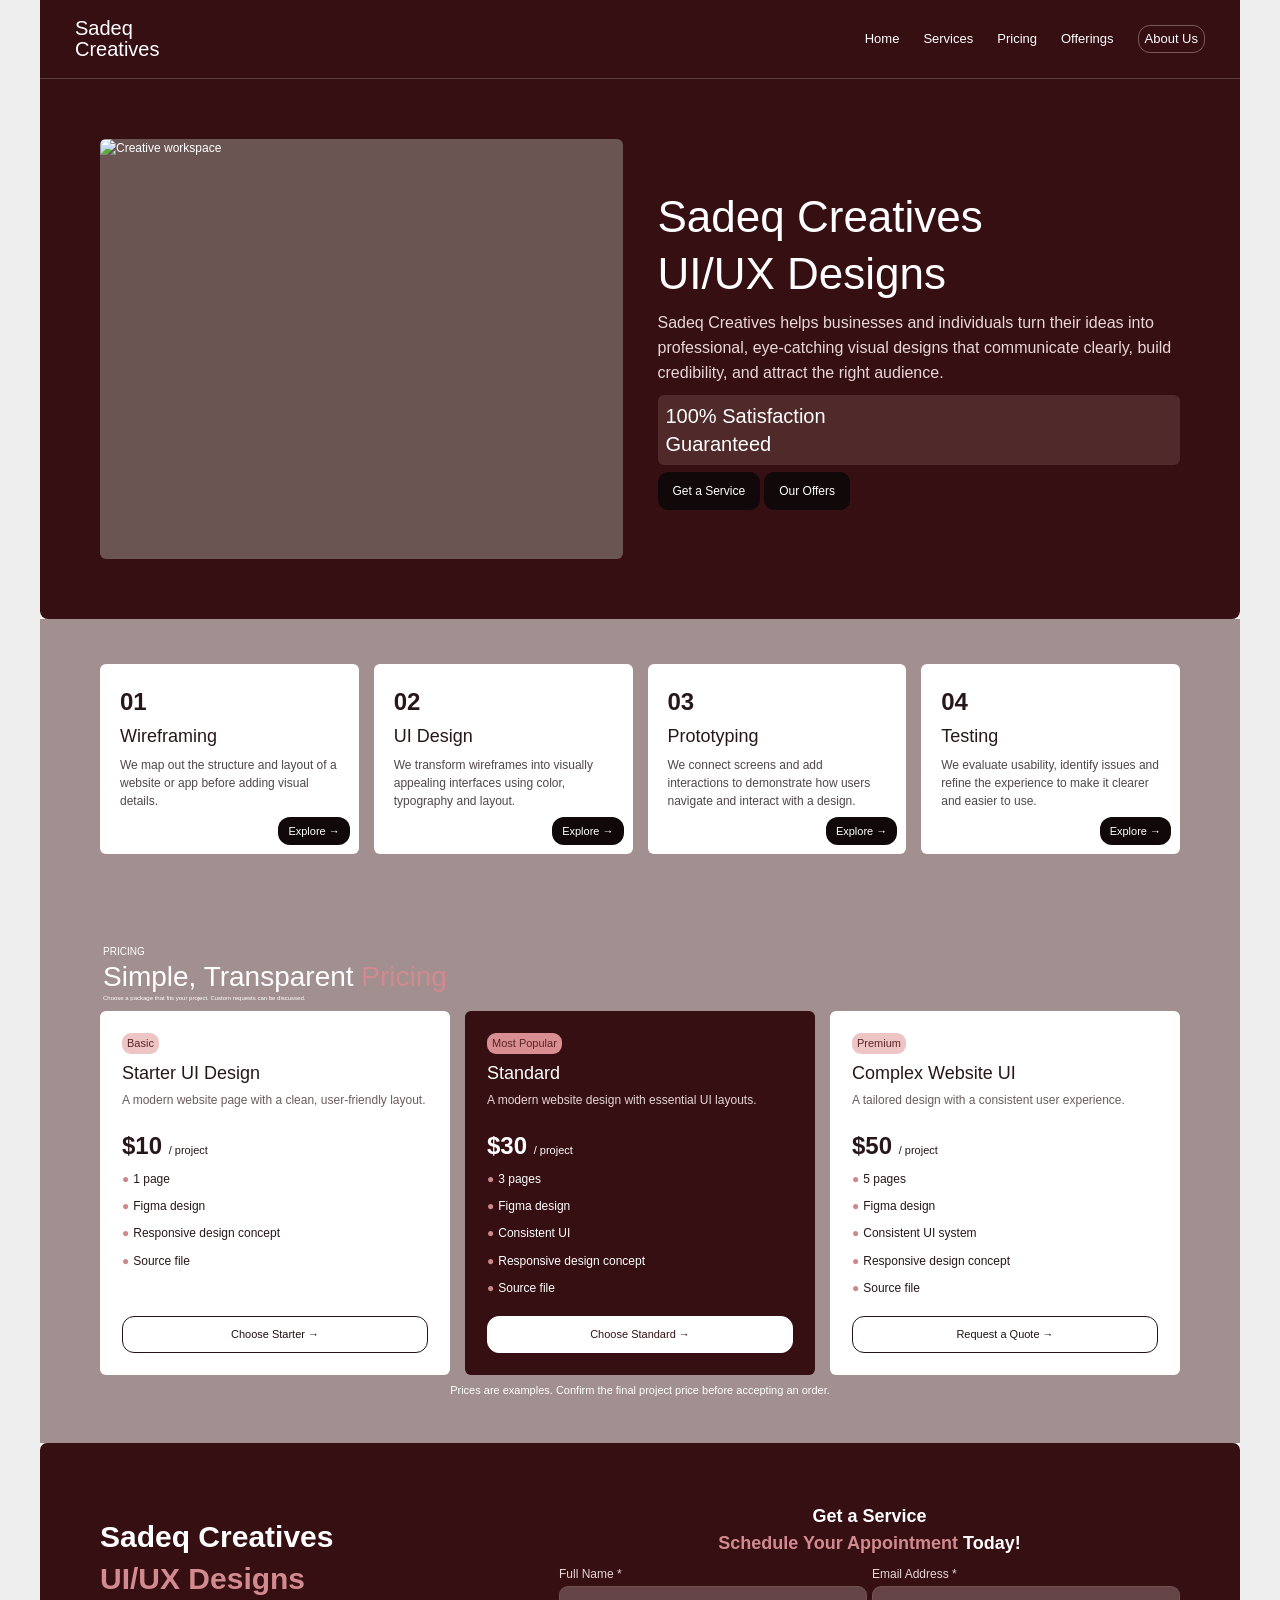
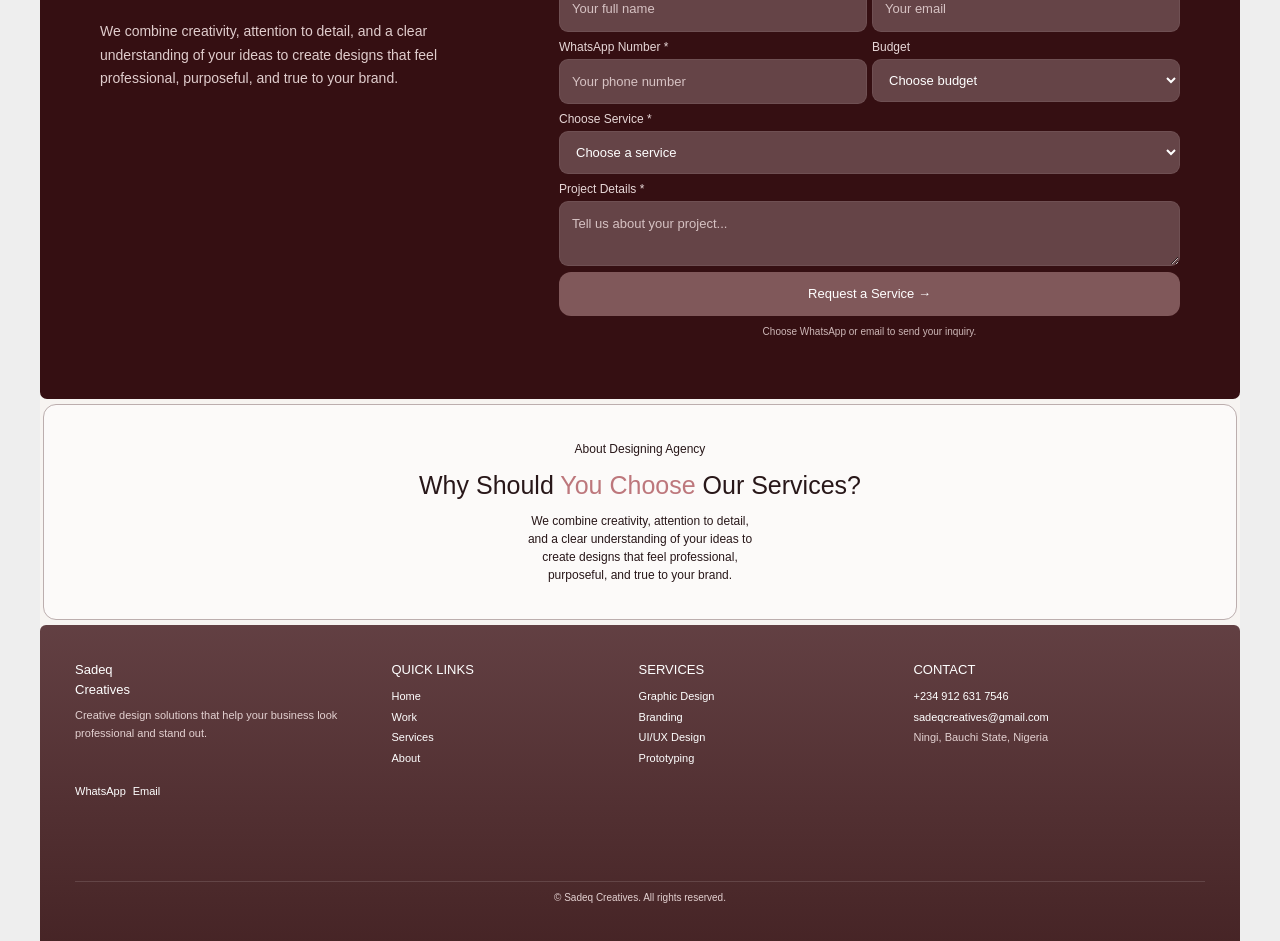
==== index.html @ e5ff9cb5 "Rename index.html.html to index.html" ====
<!DOCTYPE html>
<html lang="en">
<head>
  <meta charset="UTF-8">
  <meta name="viewport" content="width=device-width, initial-scale=1.0">
  <title>Sadeq Creatives | Design, Brand, Print</title>
  <link rel="stylesheet" href="style.css.css">
</head>
<body>
<div class="site">

  <!-- NAVIGATION -->
  <header class="navbar">
    <a href="#home" class="logo">Sadeq<br>Creatives</a>

    <nav class="nav-links">
      <a href="#home">Home</a>
      <a href="#services">Services</a>
      <a href="#pricing">Pricing</a>
      <a href="#appointment">Offerings</a>
      <a href="#about" class="about-link">About Us</a>
    </nav>
  </header>

  <!-- HERO -->
  <section class="hero" id="home">

    <div class="hero-image">
      <img
        src="https://images.unsplash.com/photo-1497366754035-f200968a6e72?auto=format&fit=crop&w=700&q=80"
        alt="Creative workspace"
      >
    </div>

    <div class="hero-content">
      <h1>Sadeq Creatives<br>UI/UX Designs</h1>

      <p>
        Sadeq Creatives helps businesses and individuals turn their
        ideas into professional, eye-catching visual designs that
        communicate clearly, build credibility, and attract the
        right audience.
      </p>

      <div class="satisfaction">
        100% Satisfaction<br>Guaranteed
      </div>

      <div class="hero-actions">
        <a href="#appointment" class="mini-button">Get a Service</a>
        <a href="#services" class="mini-button">Our Offers</a>
      </div>
    </div>

  </section>

  <!-- SERVICES -->
  <section class="services" id="services">

    <div class="services-grid">

      <article class="service-card">
        <span class="service-number">01</span>
        <h2>Wireframing</h2>
        <p>
          We map out the structure and layout of a website or app
          before adding visual details.
        </p>
        <a href="#appointment">Explore →</a>
      </article>

      <article class="service-card">
        <span class="service-number">02</span>
        <h2>UI Design</h2>
        <p>
          We transform wireframes into visually appealing interfaces
          using color, typography and layout.
        </p>
        <a href="#appointment">Explore →</a>
      </article>

      <article class="service-card">
        <span class="service-number">03</span>
        <h2>Prototyping</h2>
        <p>
          We connect screens and add interactions to demonstrate
          how users navigate and interact with a design.
        </p>
        <a href="#appointment">Explore →</a>
      </article>

      <article class="service-card">
        <span class="service-number">04</span>
        <h2>Testing</h2>
        <p>
          We evaluate usability, identify issues and refine the
          experience to make it clearer and easier to use.
        </p>
        <a href="#appointment">Explore →</a>
      </article>

    </div>
  </section>

  <!-- PRICING -->
  <section class="pricing" id="pricing">

    <div class="pricing-heading">
      <p class="eyebrow">PRICING</p>
      <h2>Simple, Transparent <span>Pricing</span></h2>
      <p>
        Choose a package that fits your project.
        Custom requests can be discussed.
      </p>
    </div>

    <div class="pricing-grid">

      <article class="price-card">
        <span class="plan-tag">Basic</span>
        <h3>Starter UI Design</h3>

        <p class="plan-description">
          A modern website page with a clean, user-friendly layout.
        </p>

        <div class="price">$10 <small>/ project</small></div>

        <ul>
          <li>1 page</li>
          <li>Figma design</li>
          <li>Responsive design concept</li>
          <li>Source file</li>
        </ul>

        <a href="#appointment" class="price-button">Choose Starter →</a>
      </article>

      <article class="price-card popular">
        <span class="plan-tag">Most Popular</span>
        <h3>Standard</h3>

        <p class="plan-description">
          A modern website design with essential UI layouts.
        </p>

        <div class="price">$30 <small>/ project</small></div>

        <ul>
          <li>3 pages</li>
          <li>Figma design</li>
          <li>Consistent UI</li>
          <li>Responsive design concept</li>
          <li>Source file</li>
        </ul>

        <a href="#appointment" class="price-button">Choose Standard →</a>
      </article>

      <article class="price-card">
        <span class="plan-tag">Premium</span>
        <h3>Complex Website UI</h3>

        <p class="plan-description">
          A tailored design with a consistent user experience.
        </p>

        <div class="price">$50 <small>/ project</small></div>

        <ul>
          <li>5 pages</li>
          <li>Figma design</li>
          <li>Consistent UI system</li>
          <li>Responsive design concept</li>
          <li>Source file</li>
        </ul>

        <a href="#appointment" class="price-button">Request a Quote →</a>
      </article>

    </div>

    <p class="pricing-note">
      Prices are examples. Confirm the final project price before accepting an order.
    </p>

  </section>

  <!-- APPOINTMENT -->
  <section class="appointment" id="appointment">

    <div class="appointment-copy">
      <h2>
        Sadeq Creatives<br>
        <span>UI/UX Designs</span>
      </h2>

      <p>
        We combine creativity, attention to detail, and a clear
        understanding of your ideas to create designs that feel
        professional, purposeful, and true to your brand.
      </p>
    </div>

    <div class="appointment-content">

      <h2 class="form-heading">
        Get a Service<br>
        <span>Schedule Your Appointment</span> Today!
      </h2>

      <form id="appointment-form">

        <div class="form-row">

          <div class="form-group">
            <label for="client-name">Full Name *</label>
            <input
              id="client-name"
              name="name"
              type="text"
              placeholder="Your full name"
              required
            >
          </div>

          <div class="form-group">
            <label for="client-email">Email Address *</label>
            <input
              id="client-email"
              name="email"
              type="email"
              placeholder="Your email"
              required
            >
          </div>

        </div>

        <div class="form-row">

          <div class="form-group">
            <label for="client-phone">WhatsApp Number *</label>
            <input
              id="client-phone"
              name="phone"
              type="tel"
              placeholder="Your phone number"
              required
            >
          </div>

          <div class="form-group">
            <label for="client-budget">Budget</label>
            <select id="client-budget" name="budget">
              <option value="">Choose budget</option>
              <option>Below $10</option>
              <option>$10–$30</option>
              <option>$30–$50</option>
              <option>Above $50</option>
              <option>Let's discuss</option>
            </select>
          </div>

        </div>

        <div class="form-group">
          <label for="client-service">Choose Service *</label>
          <select id="client-service" name="service" required>
            <option value="">Choose a service</option>
            <option>Wireframing</option>
            <option>UI Design</option>
            <option>Prototyping</option>
            <option>Usability Testing</option>
            <option>Graphic Design</option>
            <option>Website Design</option>
            <option>Other</option>
          </select>
        </div>

        <div class="form-group">
          <label for="client-message">Project Details *</label>
          <textarea
            id="client-message"
            name="message"
            placeholder="Tell us about your project..."
            required
          ></textarea>
        </div>

        <button type="submit" class="submit-button">
          Request a Service →
        </button>

        <p id="form-status" class="form-status" aria-live="polite"></p>

        <div id="contact-options" class="contact-options" hidden>
          <a
            id="whatsapp-link"
            class="contact-link"
            href="#"
            target="_blank"
            rel="noopener"
          >
            Send with WhatsApp
          </a>

          <a id="email-link" class="contact-link email" href="#">
            Send with Email
          </a>
        </div>

        <p class="form-note">
          Choose WhatsApp or email to send your inquiry.
        </p>

      </form>

    </div>
  </section>

  <!-- ABOUT -->
  <section class="about" id="about">

    <p class="about-label">About Designing Agency</p>

    <h2>Why Should <span>You Choose</span> Our Services?</h2>

    <p>
      We combine creativity, attention to detail, and a clear
      understanding of your ideas to create designs that feel
      professional, purposeful, and true to your brand.
    </p>

  </section>

  <!-- FOOTER -->
  <footer class="footer">

    <div class="footer-grid">

      <div>
        <h2 class="footer-logo">Sadeq<br>Creatives</h2>

        <p>
          Creative design solutions that help your business
          look professional and stand out.
        </p>
      </div>

      <div>
        <h3>QUICK LINKS</h3>
        <a href="#home">Home</a>
        <a href="#services">Work</a>
        <a href="#pricing">Services</a>
        <a href="#about">About</a>
      </div>

      <div>
        <h3>SERVICES</h3>
        <a href="#services">Graphic Design</a>
        <a href="#services">Branding</a>
        <a href="#services">UI/UX Design</a>
        <a href="#services">Prototyping</a>
      </div>

      <div class="footer-contact">
        <h3>CONTACT</h3>

        <a
          href="https://wa.me/2349126317546"
          target="_blank"
          rel="noopener"
        >+234 912 631 7546</a>

        <a href="mailto:sadeqcreatives@gmail.com">
          sadeqcreatives@gmail.com
        </a>

        <p>Ningi, Bauchi State, Nigeria</p>
      </div>

    </div>

    <div class="social-links">
      <a href="https://wa.me/2349126317546" target="_blank" rel="noopener">
        WhatsApp
      </a>

      <a href="mailto:sadeqcreatives@gmail.com">Email</a>
    </div>

    <div class="footer-bottom">
      <p>
        © <span id="current-year"></span>
        Sadeq Creatives. All rights reserved.
      </p>
    </div>

  </footer>

</div>

<script src="script.js"></script>
</body>
</html>
---- style.css.css ----
/* ===== GENERAL ===== */

* {
  box-sizing: border-box;
  margin: 0;
  padding: 0;
}

:root {
  --wine: #350f12;
  --burgundy: #49181c;
  --rose: #d38a8e;
  --cream: #f7f4f1;
  --white: #fff;
  --text: #281719;
}

html {
  scroll-behavior: smooth;
  scroll-padding-top: 12px;
}

body {
  background: #eeeeee;
  color: var(--text);
  font-family: Arial, Helvetica, sans-serif;
  font-size: 12px;
  line-height: 1.5;
}

a {
  color: inherit;
  text-decoration: none;
}

button,
input,
select,
textarea {
  font: inherit;
}

.site {
  width: 100%;
  max-width: 390px;
  margin: 0 auto;
  background: var(--cream);
  overflow: hidden;
}

section {
  scroll-margin-top: 10px;
}

/* ===== NAVIGATION ===== */

.navbar {
  background: var(--wine);
  color: white;
  padding: 7px 12px;
  display: flex;
  align-items: center;
  justify-content: space-between;
  gap: 7px;
  border-bottom: 1px solid #ffffff30;
}

.logo {
  font-size: 11px;
  line-height: 1.05;
  min-width: 63px;
}

.nav-links {
  display: flex;
  align-items: center;
  gap: 10px;
  font-size: 6px;
}

.nav-links a {
  white-space: nowrap;
}

.nav-links a:hover {
  color: var(--rose);
}

.about-link {
  border: 1px solid #ffffff50;
  padding: 3px 6px;
  border-radius: 12px;
}

/* ===== HERO ===== */

.hero {
  background: var(--wine);
  color: white;
  padding: 18px 15px 9px;
  display: grid;
  grid-template-columns: 0.95fr 1.05fr;
  gap: 9px;
  align-items: center;
  border-radius: 0 0 8px 8px;
}

.hero-image {
  height: 153px;
  overflow: hidden;
  border-radius: 6px;
  background: #6b5553;
}

.hero-image img {
  width: 100%;
  height: 100%;
  object-fit: cover;
}

.hero-content h1 {
  font-size: 14px;
  line-height: 1.3;
  font-weight: 500;
  margin-bottom: 9px;
}

.hero-content > p {
  font-size: 6.4px;
  line-height: 1.55;
  color: #e8d8d8;
  margin-bottom: 10px;
}

.satisfaction {
  background: #502a2b;
  border-radius: 6px;
  padding: 7px 8px;
  font-size: 12px;
  line-height: 1.4;
  margin-bottom: 7px;
}

.hero-actions {
  display: flex;
  flex-wrap: wrap;
  gap: 4px;
}

.mini-button {
  font-size: 5.5px;
  padding: 4px 5px;
  border-radius: 10px;
  background: #100809;
  color: white;
}

.mini-button:hover {
  background: var(--rose);
  color: var(--wine);
}

/* ===== SERVICES ===== */

.services {
  background: #a28f8f;
  padding: 7px 12px 9px;
}

.services-grid {
  display: grid;
  grid-template-columns: 1fr 1fr;
  gap: 7px;
}

.service-card {
  background: white;
  border-radius: 6px;
  min-height: 96px;
  padding: 9px;
  position: relative;
}

.service-number {
  display: block;
  font-size: 12px;
  font-weight: 700;
  margin-bottom: 3px;
}

.service-card h2 {
  font-size: 10px;
  font-weight: 500;
  margin-bottom: 6px;
}

.service-card p {
  font-size: 6.2px;
  line-height: 1.5;
  color: #514649;
  padding-bottom: 15px;
}

.service-card a {
  position: absolute;
  right: 9px;
  bottom: 9px;
  background: #100809;
  color: white;
  border-radius: 12px;
  font-size: 5px;
  padding: 3px 5px;
}

/* ===== PRICING ===== */

.pricing {
  background: #a28f8f;
  padding: 0 12px 9px;
}

.pricing-heading {
  color: white;
  padding: 0 3px 8px;
}

.pricing-heading .eyebrow {
  font-size: 10px;
}

.pricing-heading h2 {
  font-size: 13px;
  font-weight: 400;
  line-height: 1.25;
}

.pricing-heading h2 span {
  color: var(--rose);
}

.pricing-heading > p:last-child {
  font-size: 6px;
  max-width: 225px;
}

.pricing-grid {
  display: grid;
  grid-template-columns: repeat(3, minmax(0, 1fr));
  gap: 5px;
}

.price-card {
  background: white;
  padding: 8px 7px;
  border-radius: 6px;
  display: flex;
  flex-direction: column;
  min-width: 0;
}

.price-card.popular {
  background: var(--wine);
  color: white;
}

.plan-tag {
  align-self: flex-start;
  background: #edc5c5;
  color: #5a2427;
  font-size: 5.5px;
  border-radius: 9px;
  padding: 2px 5px;
  margin-bottom: 6px;
}

.popular .plan-tag {
  background: #d98e91;
}

.price-card h3 {
  font-size: 8px;
  font-weight: 500;
  margin-bottom: 5px;
}

.plan-description {
  font-size: 5.7px;
  line-height: 1.4;
  min-height: 29px;
  color: #6b5c5e;
}

.popular .plan-description {
  color: #e7d7d7;
}

.price {
  font-size: 9px;
  font-weight: 700;
  margin: 7px 0;
}

.price small {
  font-size: 5.5px;
  font-weight: 400;
}

.price-card ul {
  list-style: none;
  margin-bottom: 9px;
  flex: 1;
}

.price-card li {
  font-size: 5.7px;
  line-height: 1.45;
  margin-bottom: 4px;
  overflow-wrap: anywhere;
}

.price-card li::before {
  content: "●";
  color: #ce888b;
  margin-right: 4px;
}

.price-button {
  display: block;
  text-align: center;
  font-size: 5.6px;
  border: 1px solid #271315;
  color: #211113;
  border-radius: 12px;
  padding: 4px 2px;
}

.popular .price-button {
  background: white;
  color: var(--wine);
  border-color: white;
}

.pricing-note {
  font-size: 5.5px;
  text-align: center;
  color: white;
  padding-top: 7px;
}

/* ===== APPOINTMENT ===== */

.appointment {
  background: var(--wine);
  color: white;
  padding: 10px 17px 18px;
  min-height: 246px;
  display: grid;
  grid-template-columns: 0.95fr 1.05fr;
  gap: 13px;
  align-items: start;
  border-radius: 7px;
}

.appointment-copy {
  padding-top: 13px;
}

.appointment-copy h2 {
  font-size: 15px;
  line-height: 1.4;
  margin-bottom: 20px;
}

.appointment-copy h2 span {
  color: var(--rose);
}

.appointment-copy > p {
  color: #e0cdcd;
  font-size: 8px;
  line-height: 1.65;
}

.form-heading {
  font-size: 8px;
  text-align: center;
  margin-bottom: 8px;
}

.form-heading span {
  color: var(--rose);
}

.appointment-form {
  min-width: 0;
}

.form-row {
  display: grid;
  grid-template-columns: 1fr 1fr;
  gap: 5px;
}

.form-group {
  min-width: 0;
  margin-bottom: 6px;
}

.form-group label {
  display: block;
  font-size: 5.5px;
  color: #e7d7d7;
  margin-bottom: 3px;
}

.form-group input,
.form-group select,
.form-group textarea {
  display: block;
  width: 100%;
  min-width: 0;
  background: #654447;
  color: white;
  border: 1px solid #ffffff10;
  border-radius: 9px;
  padding: 7px;
  font-size: 6px;
  outline: none;
}

.form-group input::placeholder,
.form-group textarea::placeholder {
  color: #d6c2c3;
}

.form-group select option {
  background: var(--wine);
  color: white;
}

.form-group input:focus,
.form-group select:focus,
.form-group textarea:focus {
  border-color: var(--rose);
}

.form-group textarea {
  min-height: 53px;
  resize: vertical;
}

.submit-button {
  display: block;
  width: 100%;
  border: 0;
  border-radius: 12px;
  background: #80585a;
  color: white;
  font-size: 6px;
  padding: 7px 4px;
  cursor: pointer;
}

.submit-button:hover {
  background: var(--rose);
  color: var(--wine);
}

.form-status {
  color: #f0d6d3;
  font-size: 7px;
  margin-top: 8px;
  overflow-wrap: anywhere;
}

.contact-options {
  display: grid;
  gap: 5px;
  margin-top: 7px;
}

.contact-options[hidden] {
  display: none;
}

.contact-link {
  display: block;
  padding: 7px 4px;
  border-radius: 12px;
  text-align: center;
  font-size: 7px;
  background: #f2d9d7;
  color: var(--wine);
}

.contact-link.email {
  background: white;
}

.form-note {
  text-align: center;
  color: #cdb7b7;
  font-size: 5.5px;
  margin-top: 7px;
}

/* ===== ABOUT ===== */

.about {
  background: #fcfaf9;
  border: 1px solid #bcaeae;
  border-radius: 13px;
  margin: 5px 3px;
  min-height: 104px;
  padding: 13px 17px;
  text-align: center;
}

.about-label {
  font-size: 6px;
  margin-bottom: 9px;
}

.about h2 {
  font-size: 12px;
  font-weight: 400;
  margin-bottom: 8px;
}

.about h2 span {
  color: #bd777c;
}

.about > p:last-child {
  max-width: 240px;
  margin: 0 auto;
  font-size: 6px;
  line-height: 1.5;
}

/* ===== FOOTER ===== */

.footer {
  color: white;
  background:
    linear-gradient(#482024d9, #351012e8),
    url("https://images.unsplash.com/photo-1497366754035-f200968a6e72?auto=format&fit=crop&w=1000&q=80")
    center / cover;
  padding: 18px 16px 12px;
  border-radius: 6px 6px 0 0;
}

.footer-grid {
  display: grid;
  grid-template-columns: 1.05fr 0.8fr 0.9fr 1.05fr;
  gap: 8px;
}

.footer h3,
.footer-logo {
  font-size: 7px;
  font-weight: 500;
  margin-bottom: 8px;
}

.footer p,
.footer a {
  font-size: 5.5px;
  line-height: 1.6;
}

.footer p {
  color: #e3d1d1;
}

.footer-grid > div > a:not(.footer-logo) {
  display: block;
  overflow-wrap: anywhere;
  margin-bottom: 3px;
}

.social-links {
  display: flex;
  gap: 7px;
  margin-top: 13px;
}

.social-links a {
  font-size: 6px;
}

.footer-bottom {
  border-top: 1px solid #ffffff20;
  margin-top: 80px;
  padding-top: 8px;
  text-align: center;
}

.footer-bottom p {
  font-size: 5px;
}

/* ===== SMALL SCREENS ===== */

@media (max-width: 350px) {
  .nav-links {
    gap: 5px;
    font-size: 5.5px;
  }

  .hero {
    padding-left: 9px;
    padding-right: 9px;
    gap: 7px;
  }

  .hero-content h1 {
    font-size: 12px;
  }

  .appointment {
    padding-left: 10px;
    padding-right: 10px;
    gap: 8px;
  }

  .appointment-copy h2 {
    font-size: 13px;
  }

  .footer-grid {
    gap: 5px;
  }
}/* =================================
   RESPONSIVE DESIGN
   Sadeq Creatives
================================= */

/* Tablets and larger screens */
@media (min-width: 600px) {
  .site {
    max-width: 1000px;
  }

  .navbar {
    padding: 18px 35px;
  }

  .logo {
    font-size: 20px;
  }

  .nav-links {
    gap: 24px;
    font-size: 13px;
  }

  .hero {
    grid-template-columns: 1fr 1fr;
    gap: 35px;
    padding: 45px 40px;
  }

  .hero-image {
    height: 350px;
  }

  .hero-content h1 {
    font-size: 34px;
  }

  .hero-content > p {
    font-size: 14px;
  }

  .satisfaction {
    font-size: 20px;
  }

  .mini-button {
    font-size: 12px;
    padding: 10px 15px;
  }

  .services {
    padding: 30px;
  }

  .services-grid {
    grid-template-columns: repeat(4, minmax(0, 1fr));
    gap: 15px;
  }

  .service-card {
    min-height: 190px;
    padding: 20px;
  }

  .service-number {
    font-size: 24px;
  }

  .service-card h2 {
    font-size: 18px;
  }

  .service-card p {
    font-size: 12px;
  }

  .service-card a {
    font-size: 11px;
    padding: 6px 10px;
  }

  .pricing {
    padding: 30px;
  }

  .pricing-heading h2 {
    font-size: 28px;
  }

  .pricing-heading > p {
    font-size: 13px;
  }

  .pricing-grid {
    gap: 15px;
  }

  .price-card {
    padding: 22px;
  }

  .plan-tag {
    font-size: 11px;
  }

  .price-card h3 {
    font-size: 18px;
  }

  .plan-description {
    font-size: 12px;
  }

  .price {
    font-size: 24px;
  }

  .price small {
    font-size: 11px;
  }

  .price-card li {
    font-size: 12px;
    margin-bottom: 10px;
  }

  .price-button {
    font-size: 11px;
    padding: 9px;
  }

  .pricing-note {
    font-size: 11px;
  }

  .appointment {
    grid-template-columns: 0.8fr 1.2fr;
    gap: 45px;
    padding: 45px;
  }

  .appointment-copy h2 {
    font-size: 30px;
  }

  .appointment-copy > p {
    font-size: 14px;
  }

  .form-heading {
    font-size: 18px;
  }

  .form-group label {
    font-size: 12px;
  }

  .form-group input,
  .form-group select,
  .form-group textarea {
    font-size: 13px;
    padding: 12px;
  }

  .submit-button {
    font-size: 13px;
    padding: 12px;
  }

  .form-status,
  .contact-link {
    font-size: 12px;
  }

  .form-note {
    font-size: 10px;
  }

  .about {
    padding: 35px;
  }

  .about-label {
    font-size: 12px;
  }

  .about h2 {
    font-size: 25px;
  }

  .about > p:last-child {
    font-size: 12px;
  }

  .footer {
    padding: 35px;
  }

  .footer-grid {
    gap: 25px;
  }

  .footer h3,
  .footer-logo {
    font-size: 13px;
  }

  .footer p,
  .footer a {
    font-size: 11px;
  }

  .social-links a {
    font-size: 11px;
  }

  .footer-bottom p {
    font-size: 10px;
  }
}

/* Extra-wide desktop screens */
@media (min-width: 1000px) {
  .site {
    max-width: 1200px;
  }

  .hero {
    padding: 60px;
  }

  .hero-image {
    height: 420px;
  }

  .hero-content h1 {
    font-size: 44px;
  }

  .hero-content > p {
    font-size: 16px;
  }

  .services,
  .pricing {
    padding: 45px 60px;
  }

  .appointment {
    padding: 60px;
  }
}
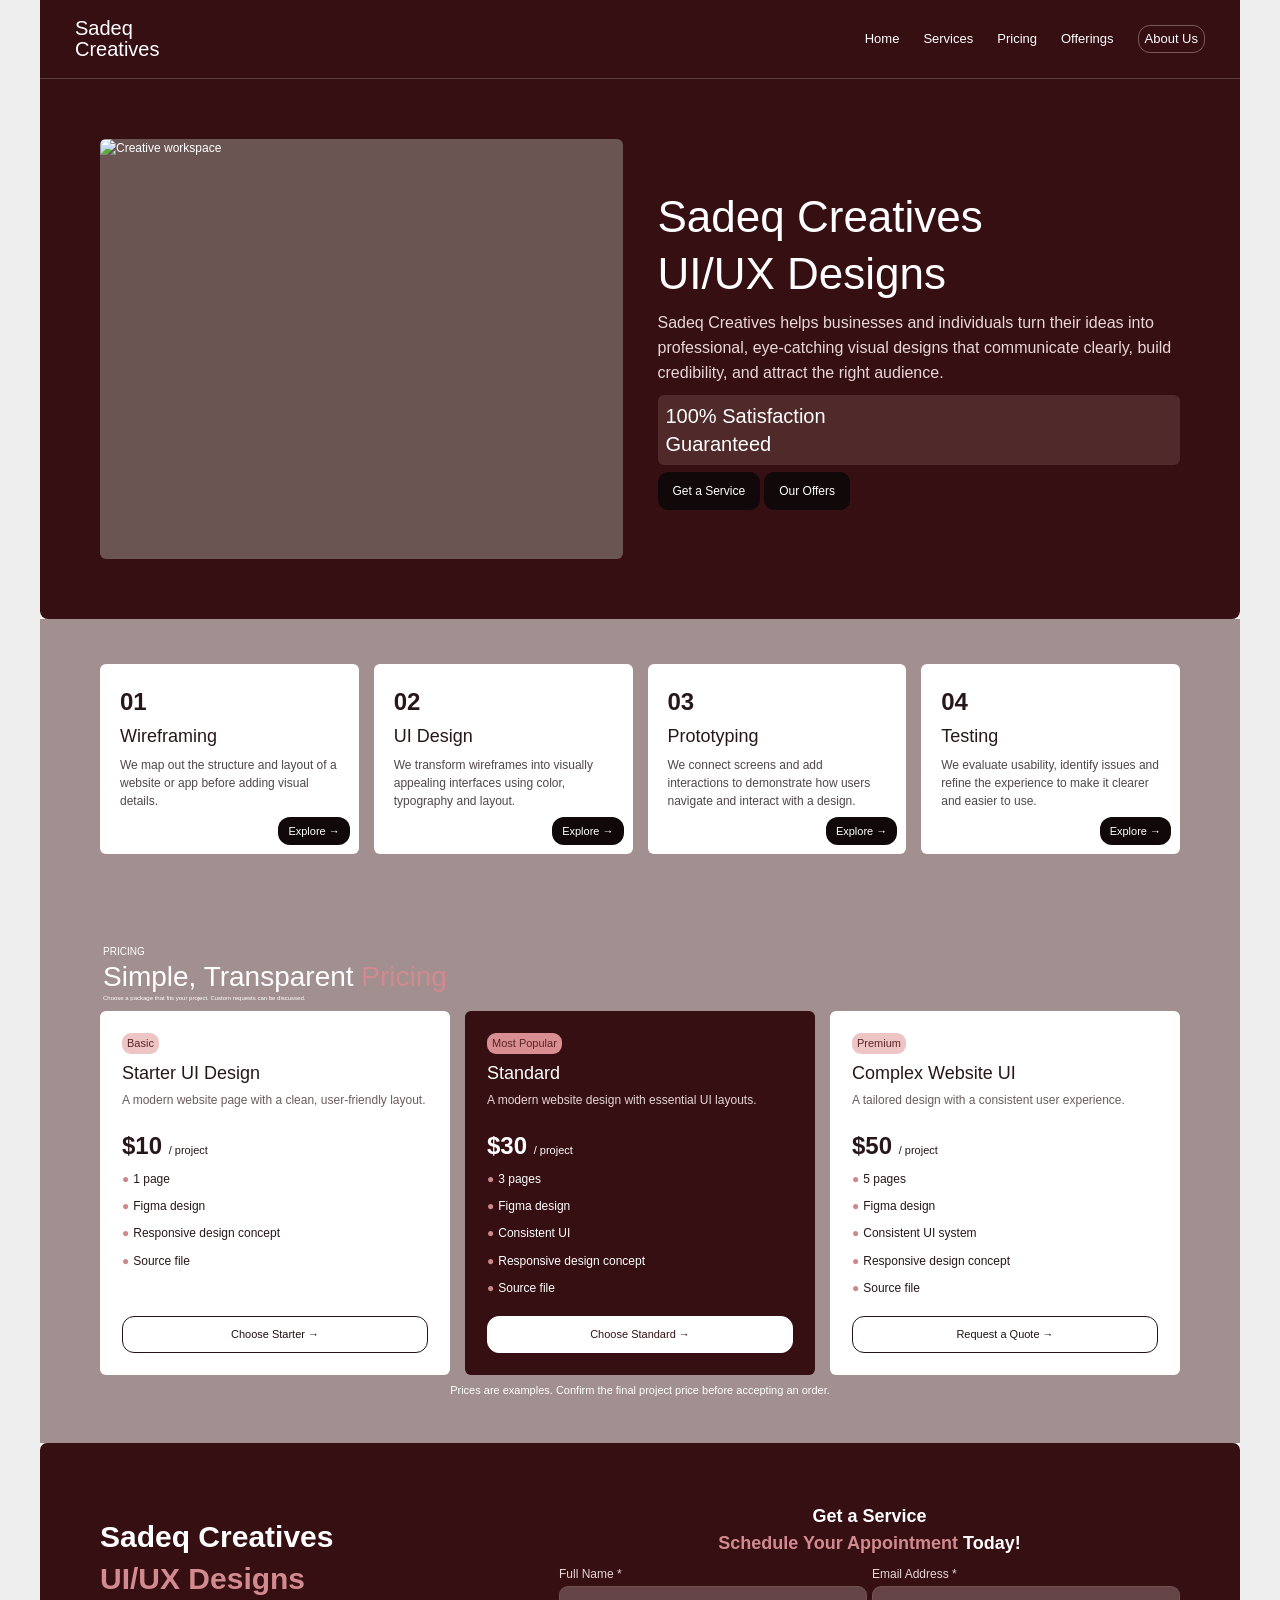
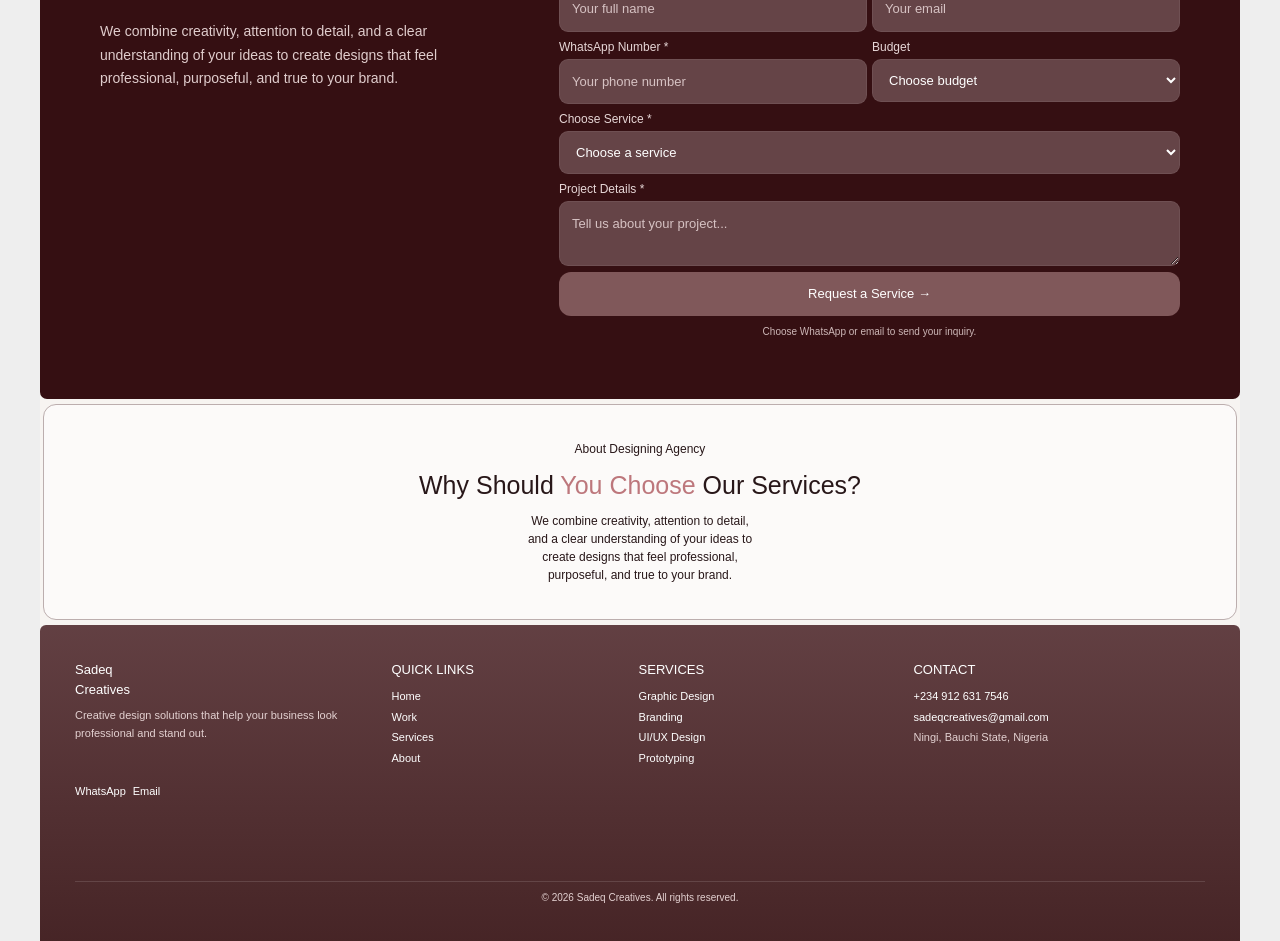
==== commit 63ce89db: "Update index.html" ====
--- a/index.html
+++ b/index.html
@@ -4,7 +4,7 @@
   <meta charset="UTF-8">
   <meta name="viewport" content="width=device-width, initial-scale=1.0">
   <title>Sadeq Creatives | Design, Brand, Print</title>
-  <link rel="stylesheet" href="style.css.css">
+  <link rel="stylesheet" href="style.css">
 </head>
 <body>
 <div class="site">
--- a/style.css
+++ b/style.css
@@ -0,0 +1,886 @@
+/* ===== GENERAL ===== */
+
+* {
+  box-sizing: border-box;
+  margin: 0;
+  padding: 0;
+}
+
+:root {
+  --wine: #350f12;
+  --burgundy: #49181c;
+  --rose: #d38a8e;
+  --cream: #f7f4f1;
+  --white: #fff;
+  --text: #281719;
+}
+
+html {
+  scroll-behavior: smooth;
+  scroll-padding-top: 12px;
+}
+
+body {
+  background: #eeeeee;
+  color: var(--text);
+  font-family: Arial, Helvetica, sans-serif;
+  font-size: 12px;
+  line-height: 1.5;
+}
+
+a {
+  color: inherit;
+  text-decoration: none;
+}
+
+button,
+input,
+select,
+textarea {
+  font: inherit;
+}
+
+.site {
+  width: 100%;
+  max-width: 390px;
+  margin: 0 auto;
+  background: var(--cream);
+  overflow: hidden;
+}
+
+section {
+  scroll-margin-top: 10px;
+}
+
+/* ===== NAVIGATION ===== */
+
+.navbar {
+  background: var(--wine);
+  color: white;
+  padding: 7px 12px;
+  display: flex;
+  align-items: center;
+  justify-content: space-between;
+  gap: 7px;
+  border-bottom: 1px solid #ffffff30;
+}
+
+.logo {
+  font-size: 11px;
+  line-height: 1.05;
+  min-width: 63px;
+}
+
+.nav-links {
+  display: flex;
+  align-items: center;
+  gap: 10px;
+  font-size: 6px;
+}
+
+.nav-links a {
+  white-space: nowrap;
+}
+
+.nav-links a:hover {
+  color: var(--rose);
+}
+
+.about-link {
+  border: 1px solid #ffffff50;
+  padding: 3px 6px;
+  border-radius: 12px;
+}
+
+/* ===== HERO ===== */
+
+.hero {
+  background: var(--wine);
+  color: white;
+  padding: 18px 15px 9px;
+  display: grid;
+  grid-template-columns: 0.95fr 1.05fr;
+  gap: 9px;
+  align-items: center;
+  border-radius: 0 0 8px 8px;
+}
+
+.hero-image {
+  height: 153px;
+  overflow: hidden;
+  border-radius: 6px;
+  background: #6b5553;
+}
+
+.hero-image img {
+  width: 100%;
+  height: 100%;
+  object-fit: cover;
+}
+
+.hero-content h1 {
+  font-size: 14px;
+  line-height: 1.3;
+  font-weight: 500;
+  margin-bottom: 9px;
+}
+
+.hero-content > p {
+  font-size: 6.4px;
+  line-height: 1.55;
+  color: #e8d8d8;
+  margin-bottom: 10px;
+}
+
+.satisfaction {
+  background: #502a2b;
+  border-radius: 6px;
+  padding: 7px 8px;
+  font-size: 12px;
+  line-height: 1.4;
+  margin-bottom: 7px;
+}
+
+.hero-actions {
+  display: flex;
+  flex-wrap: wrap;
+  gap: 4px;
+}
+
+.mini-button {
+  font-size: 5.5px;
+  padding: 4px 5px;
+  border-radius: 10px;
+  background: #100809;
+  color: white;
+}
+
+.mini-button:hover {
+  background: var(--rose);
+  color: var(--wine);
+}
+
+/* ===== SERVICES ===== */
+
+.services {
+  background: #a28f8f;
+  padding: 7px 12px 9px;
+}
+
+.services-grid {
+  display: grid;
+  grid-template-columns: 1fr 1fr;
+  gap: 7px;
+}
+
+.service-card {
+  background: white;
+  border-radius: 6px;
+  min-height: 96px;
+  padding: 9px;
+  position: relative;
+}
+
+.service-number {
+  display: block;
+  font-size: 12px;
+  font-weight: 700;
+  margin-bottom: 3px;
+}
+
+.service-card h2 {
+  font-size: 10px;
+  font-weight: 500;
+  margin-bottom: 6px;
+}
+
+.service-card p {
+  font-size: 6.2px;
+  line-height: 1.5;
+  color: #514649;
+  padding-bottom: 15px;
+}
+
+.service-card a {
+  position: absolute;
+  right: 9px;
+  bottom: 9px;
+  background: #100809;
+  color: white;
+  border-radius: 12px;
+  font-size: 5px;
+  padding: 3px 5px;
+}
+
+/* ===== PRICING ===== */
+
+.pricing {
+  background: #a28f8f;
+  padding: 0 12px 9px;
+}
+
+.pricing-heading {
+  color: white;
+  padding: 0 3px 8px;
+}
+
+.pricing-heading .eyebrow {
+  font-size: 10px;
+}
+
+.pricing-heading h2 {
+  font-size: 13px;
+  font-weight: 400;
+  line-height: 1.25;
+}
+
+.pricing-heading h2 span {
+  color: var(--rose);
+}
+
+.pricing-heading > p:last-child {
+  font-size: 6px;
+  max-width: 225px;
+}
+
+.pricing-grid {
+  display: grid;
+  grid-template-columns: repeat(3, minmax(0, 1fr));
+  gap: 5px;
+}
+
+.price-card {
+  background: white;
+  padding: 8px 7px;
+  border-radius: 6px;
+  display: flex;
+  flex-direction: column;
+  min-width: 0;
+}
+
+.price-card.popular {
+  background: var(--wine);
+  color: white;
+}
+
+.plan-tag {
+  align-self: flex-start;
+  background: #edc5c5;
+  color: #5a2427;
+  font-size: 5.5px;
+  border-radius: 9px;
+  padding: 2px 5px;
+  margin-bottom: 6px;
+}
+
+.popular .plan-tag {
+  background: #d98e91;
+}
+
+.price-card h3 {
+  font-size: 8px;
+  font-weight: 500;
+  margin-bottom: 5px;
+}
+
+.plan-description {
+  font-size: 5.7px;
+  line-height: 1.4;
+  min-height: 29px;
+  color: #6b5c5e;
+}
+
+.popular .plan-description {
+  color: #e7d7d7;
+}
+
+.price {
+  font-size: 9px;
+  font-weight: 700;
+  margin: 7px 0;
+}
+
+.price small {
+  font-size: 5.5px;
+  font-weight: 400;
+}
+
+.price-card ul {
+  list-style: none;
+  margin-bottom: 9px;
+  flex: 1;
+}
+
+.price-card li {
+  font-size: 5.7px;
+  line-height: 1.45;
+  margin-bottom: 4px;
+  overflow-wrap: anywhere;
+}
+
+.price-card li::before {
+  content: "●";
+  color: #ce888b;
+  margin-right: 4px;
+}
+
+.price-button {
+  display: block;
+  text-align: center;
+  font-size: 5.6px;
+  border: 1px solid #271315;
+  color: #211113;
+  border-radius: 12px;
+  padding: 4px 2px;
+}
+
+.popular .price-button {
+  background: white;
+  color: var(--wine);
+  border-color: white;
+}
+
+.pricing-note {
+  font-size: 5.5px;
+  text-align: center;
+  color: white;
+  padding-top: 7px;
+}
+
+/* ===== APPOINTMENT ===== */
+
+.appointment {
+  background: var(--wine);
+  color: white;
+  padding: 10px 17px 18px;
+  min-height: 246px;
+  display: grid;
+  grid-template-columns: 0.95fr 1.05fr;
+  gap: 13px;
+  align-items: start;
+  border-radius: 7px;
+}
+
+.appointment-copy {
+  padding-top: 13px;
+}
+
+.appointment-copy h2 {
+  font-size: 15px;
+  line-height: 1.4;
+  margin-bottom: 20px;
+}
+
+.appointment-copy h2 span {
+  color: var(--rose);
+}
+
+.appointment-copy > p {
+  color: #e0cdcd;
+  font-size: 8px;
+  line-height: 1.65;
+}
+
+.form-heading {
+  font-size: 8px;
+  text-align: center;
+  margin-bottom: 8px;
+}
+
+.form-heading span {
+  color: var(--rose);
+}
+
+.appointment-form {
+  min-width: 0;
+}
+
+.form-row {
+  display: grid;
+  grid-template-columns: 1fr 1fr;
+  gap: 5px;
+}
+
+.form-group {
+  min-width: 0;
+  margin-bottom: 6px;
+}
+
+.form-group label {
+  display: block;
+  font-size: 5.5px;
+  color: #e7d7d7;
+  margin-bottom: 3px;
+}
+
+.form-group input,
+.form-group select,
+.form-group textarea {
+  display: block;
+  width: 100%;
+  min-width: 0;
+  background: #654447;
+  color: white;
+  border: 1px solid #ffffff10;
+  border-radius: 9px;
+  padding: 7px;
+  font-size: 6px;
+  outline: none;
+}
+
+.form-group input::placeholder,
+.form-group textarea::placeholder {
+  color: #d6c2c3;
+}
+
+.form-group select option {
+  background: var(--wine);
+  color: white;
+}
+
+.form-group input:focus,
+.form-group select:focus,
+.form-group textarea:focus {
+  border-color: var(--rose);
+}
+
+.form-group textarea {
+  min-height: 53px;
+  resize: vertical;
+}
+
+.submit-button {
+  display: block;
+  width: 100%;
+  border: 0;
+  border-radius: 12px;
+  background: #80585a;
+  color: white;
+  font-size: 6px;
+  padding: 7px 4px;
+  cursor: pointer;
+}
+
+.submit-button:hover {
+  background: var(--rose);
+  color: var(--wine);
+}
+
+.form-status {
+  color: #f0d6d3;
+  font-size: 7px;
+  margin-top: 8px;
+  overflow-wrap: anywhere;
+}
+
+.contact-options {
+  display: grid;
+  gap: 5px;
+  margin-top: 7px;
+}
+
+.contact-options[hidden] {
+  display: none;
+}
+
+.contact-link {
+  display: block;
+  padding: 7px 4px;
+  border-radius: 12px;
+  text-align: center;
+  font-size: 7px;
+  background: #f2d9d7;
+  color: var(--wine);
+}
+
+.contact-link.email {
+  background: white;
+}
+
+.form-note {
+  text-align: center;
+  color: #cdb7b7;
+  font-size: 5.5px;
+  margin-top: 7px;
+}
+
+/* ===== ABOUT ===== */
+
+.about {
+  background: #fcfaf9;
+  border: 1px solid #bcaeae;
+  border-radius: 13px;
+  margin: 5px 3px;
+  min-height: 104px;
+  padding: 13px 17px;
+  text-align: center;
+}
+
+.about-label {
+  font-size: 6px;
+  margin-bottom: 9px;
+}
+
+.about h2 {
+  font-size: 12px;
+  font-weight: 400;
+  margin-bottom: 8px;
+}
+
+.about h2 span {
+  color: #bd777c;
+}
+
+.about > p:last-child {
+  max-width: 240px;
+  margin: 0 auto;
+  font-size: 6px;
+  line-height: 1.5;
+}
+
+/* ===== FOOTER ===== */
+
+.footer {
+  color: white;
+  background:
+    linear-gradient(#482024d9, #351012e8),
+    url("https://images.unsplash.com/photo-1497366754035-f200968a6e72?auto=format&fit=crop&w=1000&q=80")
+    center / cover;
+  padding: 18px 16px 12px;
+  border-radius: 6px 6px 0 0;
+}
+
+.footer-grid {
+  display: grid;
+  grid-template-columns: 1.05fr 0.8fr 0.9fr 1.05fr;
+  gap: 8px;
+}
+
+.footer h3,
+.footer-logo {
+  font-size: 7px;
+  font-weight: 500;
+  margin-bottom: 8px;
+}
+
+.footer p,
+.footer a {
+  font-size: 5.5px;
+  line-height: 1.6;
+}
+
+.footer p {
+  color: #e3d1d1;
+}
+
+.footer-grid > div > a:not(.footer-logo) {
+  display: block;
+  overflow-wrap: anywhere;
+  margin-bottom: 3px;
+}
+
+.social-links {
+  display: flex;
+  gap: 7px;
+  margin-top: 13px;
+}
+
+.social-links a {
+  font-size: 6px;
+}
+
+.footer-bottom {
+  border-top: 1px solid #ffffff20;
+  margin-top: 80px;
+  padding-top: 8px;
+  text-align: center;
+}
+
+.footer-bottom p {
+  font-size: 5px;
+}
+
+/* ===== SMALL SCREENS ===== */
+
+@media (max-width: 350px) {
+  .nav-links {
+    gap: 5px;
+    font-size: 5.5px;
+  }
+
+  .hero {
+    padding-left: 9px;
+    padding-right: 9px;
+    gap: 7px;
+  }
+
+  .hero-content h1 {
+    font-size: 12px;
+  }
+
+  .appointment {
+    padding-left: 10px;
+    padding-right: 10px;
+    gap: 8px;
+  }
+
+  .appointment-copy h2 {
+    font-size: 13px;
+  }
+
+  .footer-grid {
+    gap: 5px;
+  }
+}/* =================================
+   RESPONSIVE DESIGN
+   Sadeq Creatives
+================================= */
+
+/* Tablets and larger screens */
+@media (min-width: 600px) {
+  .site {
+    max-width: 1000px;
+  }
+
+  .navbar {
+    padding: 18px 35px;
+  }
+
+  .logo {
+    font-size: 20px;
+  }
+
+  .nav-links {
+    gap: 24px;
+    font-size: 13px;
+  }
+
+  .hero {
+    grid-template-columns: 1fr 1fr;
+    gap: 35px;
+    padding: 45px 40px;
+  }
+
+  .hero-image {
+    height: 350px;
+  }
+
+  .hero-content h1 {
+    font-size: 34px;
+  }
+
+  .hero-content > p {
+    font-size: 14px;
+  }
+
+  .satisfaction {
+    font-size: 20px;
+  }
+
+  .mini-button {
+    font-size: 12px;
+    padding: 10px 15px;
+  }
+
+  .services {
+    padding: 30px;
+  }
+
+  .services-grid {
+    grid-template-columns: repeat(4, minmax(0, 1fr));
+    gap: 15px;
+  }
+
+  .service-card {
+    min-height: 190px;
+    padding: 20px;
+  }
+
+  .service-number {
+    font-size: 24px;
+  }
+
+  .service-card h2 {
+    font-size: 18px;
+  }
+
+  .service-card p {
+    font-size: 12px;
+  }
+
+  .service-card a {
+    font-size: 11px;
+    padding: 6px 10px;
+  }
+
+  .pricing {
+    padding: 30px;
+  }
+
+  .pricing-heading h2 {
+    font-size: 28px;
+  }
+
+  .pricing-heading > p {
+    font-size: 13px;
+  }
+
+  .pricing-grid {
+    gap: 15px;
+  }
+
+  .price-card {
+    padding: 22px;
+  }
+
+  .plan-tag {
+    font-size: 11px;
+  }
+
+  .price-card h3 {
+    font-size: 18px;
+  }
+
+  .plan-description {
+    font-size: 12px;
+  }
+
+  .price {
+    font-size: 24px;
+  }
+
+  .price small {
+    font-size: 11px;
+  }
+
+  .price-card li {
+    font-size: 12px;
+    margin-bottom: 10px;
+  }
+
+  .price-button {
+    font-size: 11px;
+    padding: 9px;
+  }
+
+  .pricing-note {
+    font-size: 11px;
+  }
+
+  .appointment {
+    grid-template-columns: 0.8fr 1.2fr;
+    gap: 45px;
+    padding: 45px;
+  }
+
+  .appointment-copy h2 {
+    font-size: 30px;
+  }
+
+  .appointment-copy > p {
+    font-size: 14px;
+  }
+
+  .form-heading {
+    font-size: 18px;
+  }
+
+  .form-group label {
+    font-size: 12px;
+  }
+
+  .form-group input,
+  .form-group select,
+  .form-group textarea {
+    font-size: 13px;
+    padding: 12px;
+  }
+
+  .submit-button {
+    font-size: 13px;
+    padding: 12px;
+  }
+
+  .form-status,
+  .contact-link {
+    font-size: 12px;
+  }
+
+  .form-note {
+    font-size: 10px;
+  }
+
+  .about {
+    padding: 35px;
+  }
+
+  .about-label {
+    font-size: 12px;
+  }
+
+  .about h2 {
+    font-size: 25px;
+  }
+
+  .about > p:last-child {
+    font-size: 12px;
+  }
+
+  .footer {
+    padding: 35px;
+  }
+
+  .footer-grid {
+    gap: 25px;
+  }
+
+  .footer h3,
+  .footer-logo {
+    font-size: 13px;
+  }
+
+  .footer p,
+  .footer a {
+    font-size: 11px;
+  }
+
+  .social-links a {
+    font-size: 11px;
+  }
+
+  .footer-bottom p {
+    font-size: 10px;
+  }
+}
+
+/* Extra-wide desktop screens */
+@media (min-width: 1000px) {
+  .site {
+    max-width: 1200px;
+  }
+
+  .hero {
+    padding: 60px;
+  }
+
+  .hero-image {
+    height: 420px;
+  }
+
+  .hero-content h1 {
+    font-size: 44px;
+  }
+
+  .hero-content > p {
+    font-size: 16px;
+  }
+
+  .services,
+  .pricing {
+    padding: 45px 60px;
+  }
+
+  .appointment {
+    padding: 60px;
+  }
+}
